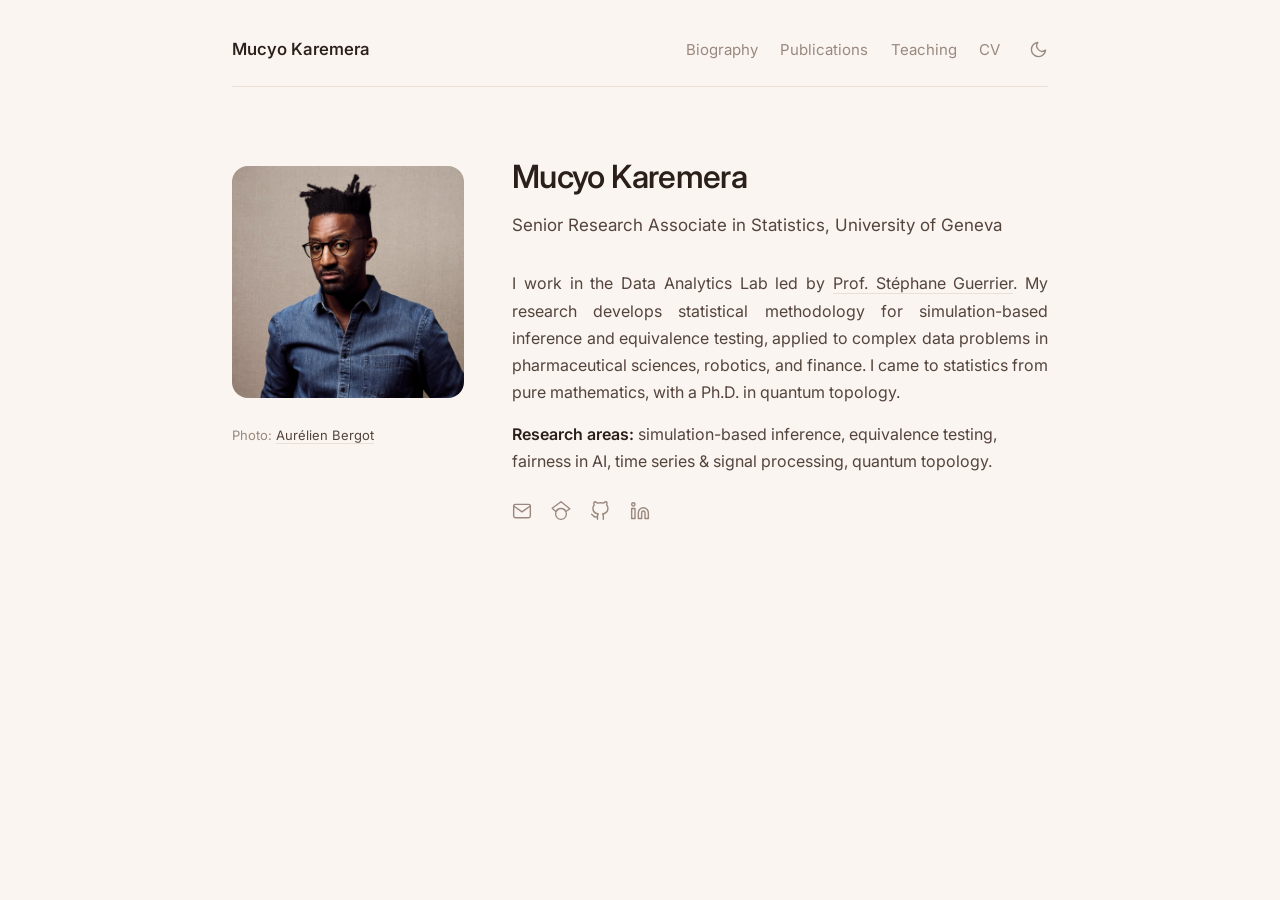
==== index.html @ a3232525 "Personal academic website Static pages generated by build.py: home, biography, publications, teachin" ====
<!DOCTYPE html>
<html lang="en">
<head>
<meta charset="utf-8">
<meta name="viewport" content="width=device-width, initial-scale=1">
<title>Mucyo Karemera</title>
<meta name="description" content="Mucyo Karemera, Senior Research Associate in Statistics, University of Geneva.">
<link rel="preconnect" href="https://fonts.googleapis.com">
<link rel="preconnect" href="https://fonts.gstatic.com" crossorigin>
<link href="https://fonts.googleapis.com/css2?family=Inter:wght@300;400;500;600&display=swap" rel="stylesheet">
<link rel="stylesheet" href="assets/style.css">
<script>try{var t=localStorage.getItem("theme");if(t)document.documentElement.dataset.theme=t}catch(e){}</script>
<script src="assets/theme.js" defer></script>
</head>
<body>
<div class="wrap"><header class="top"><a class="name" href="index.html">Mucyo Karemera</a><nav><a href="biography.html">Biography</a><a href="publications.html">Publications</a><a href="teaching.html">Teaching</a><a href="assets/Mucyo_Karemera_CV.pdf" target="_blank" rel="noopener">CV</a><button class="theme-toggle" type="button" title="Light / dark mode" aria-label="Toggle dark mode"><svg class="moon" viewBox="0 0 24 24" fill="none" stroke="currentColor" stroke-width="1.7" stroke-linecap="round" stroke-linejoin="round"><path d="M21 12.8A9 9 0 1 1 11.2 3a7 7 0 0 0 9.8 9.8z"/></svg><svg class="sun" viewBox="0 0 24 24" fill="none" stroke="currentColor" stroke-width="1.7" stroke-linecap="round" stroke-linejoin="round"><circle cx="12" cy="12" r="4"/><path d="M12 2v2M12 20v2M4.9 4.9l1.4 1.4M17.7 17.7l1.4 1.4M2 12h2M20 12h2M4.9 19.1l1.4-1.4M17.7 6.3l1.4-1.4"/></svg></button></nav></header><div class="home"><div class="hero"><figure class="photo"><img src="assets/portrait_carre.jpg" alt="Mucyo Karemera"><figcaption>Photo: <a href="https://www.aurelienbergot.com/">Aurélien Bergot</a></figcaption></figure><div class="txt"><h1>Mucyo Karemera</h1><p class="role">Senior Research Associate in Statistics, University of Geneva</p><p class="bio">I work in the Data Analytics Lab led by <a href="https://stephaneguerrier.com/">Prof. Stéphane Guerrier</a>. My research develops statistical methodology for simulation-based inference and equivalence testing, applied to complex data problems in pharmaceutical sciences, robotics, and finance. I came to statistics from pure mathematics, with a Ph.D. in quantum topology.</p><p class="bio"><b>Research areas:</b> simulation-based inference, equivalence testing, fairness in AI, time series &amp; signal processing, quantum topology.</p><div class="icons"><a href="mailto:Mucyo.Karemera@unige.ch" title="Email"><svg viewBox="0 0 24 24" fill="none" stroke="currentColor" stroke-width="1.7" stroke-linecap="round" stroke-linejoin="round"><rect x="2" y="4" width="20" height="16" rx="2"/><polyline points="22,6 12,13 2,6"/></svg></a><a href="https://scholar.google.com/citations?hl=en&user=Ib6k-fgAAAAJ" title="Google Scholar"><svg viewBox="0 0 24 26" fill="none" stroke="currentColor" stroke-width="1.7" stroke-linecap="round" stroke-linejoin="round"><path d="M5.242 13.769L0.5 9.5 12 1l11.5 9-5.242 3.769C17.548 11.249 14.978 9.5 12 9.5c-2.977 0-5.548 1.748-6.758 4.269zM12 10a7 7 0 1 0 0 14 7 7 0 0 0 0-14z"/></svg></a><a href="https://github.com/mucyok" title="GitHub"><svg viewBox="0 0 24 24" fill="none" stroke="currentColor" stroke-width="1.7" stroke-linecap="round" stroke-linejoin="round"><path d="M9 19c-5 1.5-5-2.5-7-3m14 6v-3.87a3.37 3.37 0 0 0-.94-2.61c3.14-.35 6.44-1.54 6.44-7A5.44 5.44 0 0 0 20 4.77 5.07 5.07 0 0 0 19.91 1S18.73.65 16 2.48a13.38 13.38 0 0 0-7 0C6.27.65 5.09 1 5.09 1A5.07 5.07 0 0 0 5 4.77a5.44 5.44 0 0 0-1.5 3.78c0 5.42 3.3 6.61 6.44 7A3.37 3.37 0 0 0 9 18.13V22"/></svg></a><a href="https://www.linkedin.com/in/mucyo-karemera-80ab60377/" title="LinkedIn"><svg viewBox="0 0 24 24" fill="none" stroke="currentColor" stroke-width="1.7" stroke-linecap="round" stroke-linejoin="round"><path d="M16 8a6 6 0 0 1 6 6v7h-4v-7a2 2 0 0 0-2-2 2 2 0 0 0-2 2v7h-4v-7a6 6 0 0 1 6-6z"/><rect x="2" y="9" width="4" height="12"/><circle cx="4" cy="4" r="2"/></svg></a></div></div></div></div></div>
</body>
</html>
---- assets/style.css ----
/* Mise en page sobre (essai A), tons chauds (essai B), accents ocre ponctuels. */

:root {
  --bg: #faf5f1;        /* crème chaud */
  --ink: #2b1f1a;       /* brun presque noir : titres */
  --text: #54443c;      /* texte courant */
  --muted: #9a887e;     /* dates, mentions secondaires */
  --line: #eadfd6;      /* filets */
  --accent: #3e5a86;    /* bleu denim de la chemise, à doser */
  --card: #fff;         /* fond des étiquettes */
  color-scheme: light;
}

/* Mode nuit : mêmes teintes, inversées (brun très sombre, crème, denim éclairci) */
@media (prefers-color-scheme: dark) {
  :root:not([data-theme="light"]) {
    --bg: #1b1714; --ink: #f1e8e0; --text: #c9bab0; --muted: #8e7f75;
    --line: #342b25; --accent: #8ea8d2; --card: #241e1a; color-scheme: dark;
  }
}
:root[data-theme="dark"] {
  --bg: #1b1714; --ink: #f1e8e0; --text: #c9bab0; --muted: #8e7f75;
  --line: #342b25; --accent: #8ea8d2; --card: #241e1a; color-scheme: dark;
}

* { box-sizing: border-box; }

body {
  margin: 0;
  background: var(--bg);
  color: var(--text);
  font: 16px/1.7 Inter, system-ui, -apple-system, sans-serif;
  -webkit-font-smoothing: antialiased;
}

a { color: inherit; text-decoration: none; border-bottom: 1px solid var(--line); transition: color .2s, border-color .2s; }
a:hover { color: var(--accent); border-color: var(--accent); }

ul { list-style: none; padding: 0; margin: 0; }

.wrap { max-width: 54rem; margin: 0 auto; padding: 0 1.5rem; }

/* ---------- Icônes ---------- */

.icons { display: flex; gap: 1.2rem; }
.icons a { border: 0; color: var(--muted); }
.icons a:hover { color: var(--accent); }
.icons svg { width: 20px; height: 20px; display: block; }

/* ---------- Accueil ---------- */

.home { padding-block: 4.5rem 4rem; }
.hero { display: flex; flex-wrap: wrap; align-items: flex-start; gap: 3rem; }
.hero img {
  width: 14.5rem; max-width: 100%; aspect-ratio: 1 / 1;
  object-fit: cover; object-position: 50% 20%;
  border-radius: 1rem;
}
.hero .photo { margin: .425rem 0 0; width: 14.5rem; max-width: 100%; }  /* haut aligné sur les majuscules du nom */
.hero .photo img { width: 100%; display: block; }
.hero figcaption { margin-top: 1.6rem;  /* ligne de base alignée sur « Research areas » */ font-size: 13px; color: var(--muted); }
.hero figcaption a { color: var(--text); }
.hero figcaption a:hover { color: var(--accent); }
.hero .txt { flex: 1; min-width: 16rem; }
.hero h1 { margin: 0; color: var(--ink); font-weight: 560; font-size: 2rem; letter-spacing: -.02em; line-height: 1.15; }
.hero .role { margin: .95rem 0 0; font-size: 17px; }
.hero .bio { margin: 1.9rem 0 0; max-width: 36rem; }
.hero .bio + .bio { margin-top: .9rem; }
.hero .bio b { color: var(--ink); font-weight: 600; }
.hero .icons { margin-top: 1.6rem; }
.hero nav { display: flex; flex-wrap: wrap; gap: .4rem 1.6rem; margin-top: 1.6rem; padding-top: 1.3rem; border-top: 1px solid var(--line); font-size: 15px; }
.hero nav a { border: 0; color: var(--text); }
.hero nav a:hover { color: var(--accent); }

/* ---------- En-tête des pages intérieures ---------- */

.top { display: flex; flex-wrap: wrap; justify-content: space-between; align-items: baseline; gap: .6rem 2rem; padding-block: 2.2rem 1.4rem; border-bottom: 1px solid var(--line); }
.top .name { border: 0; color: var(--ink); font-weight: 560; font-size: 1.05rem; }
.top .name:hover { color: var(--accent); }
.top nav { display: flex; flex-wrap: wrap; gap: .3rem 1.4rem; font-size: 15px; }
.top nav a { border: 0; color: var(--muted); }
.top nav a:hover { color: var(--accent); }
.top nav a.on { color: var(--accent); }

main { padding-block: 4rem 6rem; }
main h1 { margin: 0 0 2.5rem; color: var(--ink); font-weight: 500; font-size: 1.9rem; letter-spacing: -.01em; }
main h2 { margin: 3rem 0 .9rem; color: var(--accent); font-weight: 500; font-size: .78rem; text-transform: uppercase; letter-spacing: .12em; }
main h2:first-of-type { margin-top: 0; }
main p { margin: 0 0 1rem; max-width: 42rem; }

/* Recherche */
.areas li { margin-bottom: 1rem; max-width: 42rem; }
.areas b { color: var(--ink); font-weight: 600; }

/* Centres d'intérêt */
.tags { display: flex; flex-wrap: wrap; gap: .55rem; }
.tags li { border: 1px solid var(--line); background: var(--card); border-radius: 999px; padding: .3rem .95rem; font-size: 15px; color: var(--ink); }

/* Parcours */
.cv li { display: grid; grid-template-columns: 8rem 1fr; gap: 1.5rem; padding: .75rem 0; border-bottom: 1px solid var(--line); }
.cv-when { color: var(--muted); font-size: 14px; padding-top: .1rem; }
.cv b { color: var(--ink); font-weight: 500; }

/* Publications */
.pubs li { display: flex; flex-direction: column; margin-bottom: 1.3rem; }
.pub-t { color: var(--ink); }
.pub-a, .pub-v { font-size: 14px; }
.pub-v { color: var(--muted); }
.pubs strong { color: var(--ink); font-weight: 600; }

/* Logiciels */
.soft li { padding: 1.1rem 0; border-bottom: 1px solid var(--line); }
.soft li p { margin: .25rem 0 0; }
code { font: 500 15px ui-monospace, Menlo, monospace; color: var(--ink); }
.soft-tag { font-size: 12.5px; color: var(--muted); margin-left: .5rem; }

footer { padding-block: 0 3rem; font-size: 13px; color: var(--muted); }

@media (max-width: 40rem) {
  .hero { gap: 2rem; }
  .hero .photo { width: 100%; }
  .hero figcaption { margin-top: .6rem; }  /* empilé : rien à aligner */
  .cv li { grid-template-columns: 1fr; gap: .1rem; }
}
main p + h2 { margin-top: 2.5rem !important; }

/* Enseignement */
.teach li { display: grid; grid-template-columns: 8rem 1fr; gap: 1.5rem; padding: 1.4rem 0; border-bottom: 1px solid var(--line); }
.teach-t { color: var(--ink); font-weight: 500; }
.teach-t a { border-color: var(--line); }
.teach-lang { color: var(--muted); font-weight: 400; font-size: 14px; }
.teach-l { color: var(--muted); font-size: 14px; margin-top: .1rem; }
.teach li p { margin: .5rem 0; }
.teach-w { font-size: 14px; }
.teach-w a { white-space: nowrap; }  /* pas de coupure dans les noms */
@media (max-width: 40rem) { .teach li { grid-template-columns: 1fr; gap: .2rem; } }

/* Bouton clair / sombre */
.theme-toggle { border: 0; background: none; padding: 0; color: var(--muted); cursor: pointer; display: inline-flex; }
.theme-toggle:hover { color: var(--accent); }
.theme-toggle svg { width: 19px; height: 19px; display: block; }
.theme-toggle .sun { display: none; }
:root[data-theme="dark"] .theme-toggle .sun { display: block; }
:root[data-theme="dark"] .theme-toggle .moon { display: none; }
@media (prefers-color-scheme: dark) {
  :root:not([data-theme="light"]) .theme-toggle .sun { display: block; }
  :root:not([data-theme="light"]) .theme-toggle .moon { display: none; }
}
.top .theme-toggle { margin-left: .4rem; align-self: center; }

/* Biographie : deux colonnes */
.bio-cols { display: grid; grid-template-columns: 1.35fr 1fr; gap: 3.5rem; }
.bio-cols h2 { margin-top: 0 !important; }
.cv2 li { display: flex; flex-direction: column; padding: .9rem 0; border-bottom: 1px solid var(--line); }
.cv2 li:first-child { padding-top: 0; }
.cv2 .cv-when { font-size: 13.5px; }
.cv2 b { color: var(--ink); font-weight: 500; margin: .1rem 0; }
@media (max-width: 44rem) { .bio-cols { grid-template-columns: 1fr; gap: 2.5rem; } }

/* Texte justifié (paragraphes seulement) */
@media (min-width: 40rem) {
  .hero .bio, main p { text-align: justify; hyphens: auto; -webkit-hyphens: auto; hyphenate-limit-chars: 9 4 4; }
  .hero .bio + .bio { text-align: left; hyphens: manual; -webkit-hyphens: manual; }  /* mots longs insécables : blancs trop grands si justifié */
}
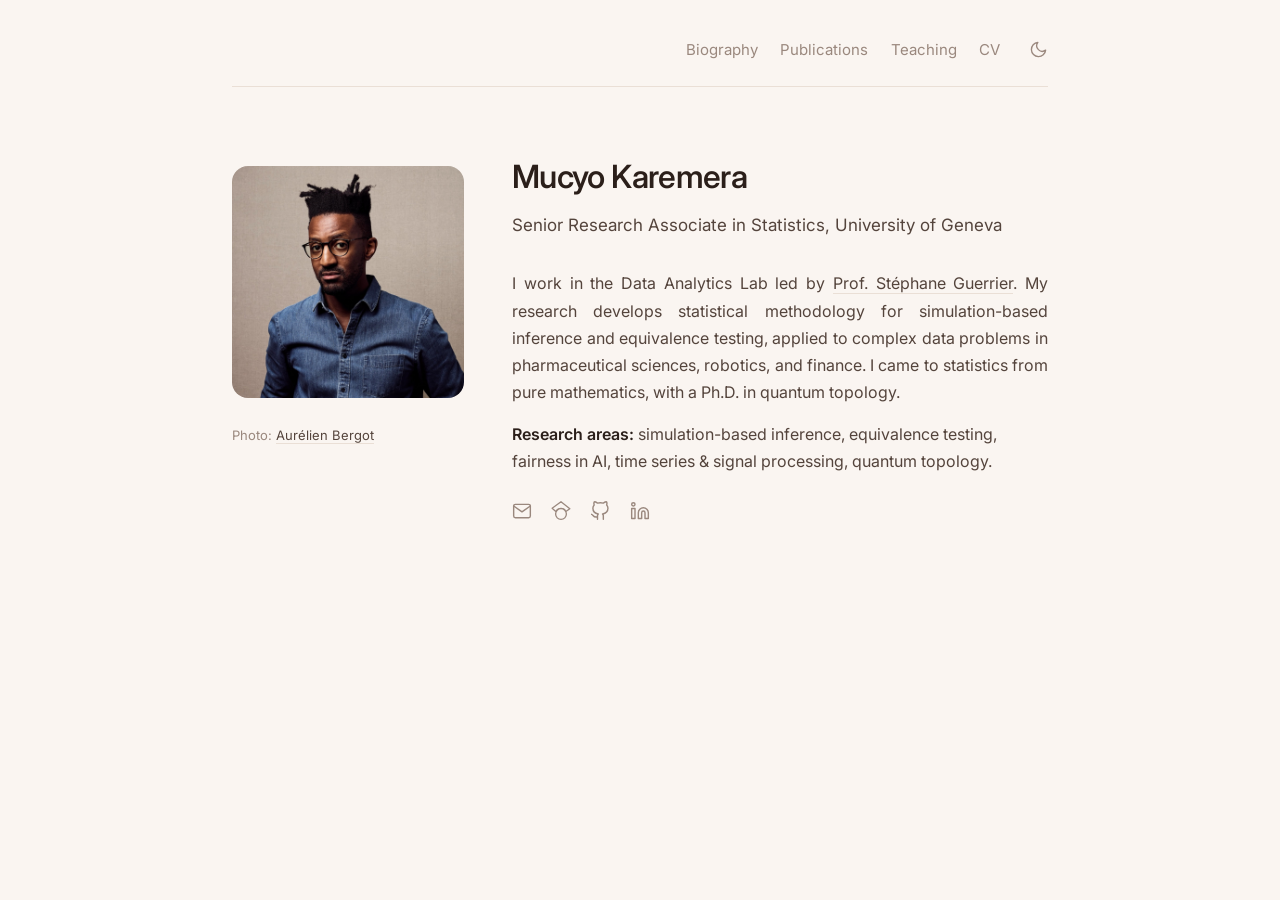
==== commit eba00cf7: "Homepage header without the name The name already opens the page in large type. On desktop an invisi" ====
--- a/index.html
+++ b/index.html
@@ -8,11 +8,14 @@
 <link rel="preconnect" href="https://fonts.googleapis.com">
 <link rel="preconnect" href="https://fonts.gstatic.com" crossorigin>
 <link href="https://fonts.googleapis.com/css2?family=Inter:wght@300;400;500;600&display=swap" rel="stylesheet">
+<link rel="icon" type="image/png" sizes="32x32" href="assets/favicon-32.png">
+<link rel="icon" type="image/png" sizes="64x64" href="assets/favicon-64.png">
+<link rel="apple-touch-icon" href="assets/apple-touch-icon.png">
 <link rel="stylesheet" href="assets/style.css">
-<script>try{var t=localStorage.getItem("theme");if(t)document.documentElement.dataset.theme=t}catch(e){}</script>
+<script>try{localStorage.removeItem("theme");var t=sessionStorage.getItem("theme");if(t)document.documentElement.dataset.theme=t}catch(e){}</script>
 <script src="assets/theme.js" defer></script>
 </head>
 <body>
-<div class="wrap"><header class="top"><a class="name" href="index.html">Mucyo Karemera</a><nav><a href="biography.html">Biography</a><a href="publications.html">Publications</a><a href="teaching.html">Teaching</a><a href="assets/Mucyo_Karemera_CV.pdf" target="_blank" rel="noopener">CV</a><button class="theme-toggle" type="button" title="Light / dark mode" aria-label="Toggle dark mode"><svg class="moon" viewBox="0 0 24 24" fill="none" stroke="currentColor" stroke-width="1.7" stroke-linecap="round" stroke-linejoin="round"><path d="M21 12.8A9 9 0 1 1 11.2 3a7 7 0 0 0 9.8 9.8z"/></svg><svg class="sun" viewBox="0 0 24 24" fill="none" stroke="currentColor" stroke-width="1.7" stroke-linecap="round" stroke-linejoin="round"><circle cx="12" cy="12" r="4"/><path d="M12 2v2M12 20v2M4.9 4.9l1.4 1.4M17.7 17.7l1.4 1.4M2 12h2M20 12h2M4.9 19.1l1.4-1.4M17.7 6.3l1.4-1.4"/></svg></button></nav></header><div class="home"><div class="hero"><figure class="photo"><img src="assets/portrait_carre.jpg" alt="Mucyo Karemera"><figcaption>Photo: <a href="https://www.aurelienbergot.com/">Aurélien Bergot</a></figcaption></figure><div class="txt"><h1>Mucyo Karemera</h1><p class="role">Senior Research Associate in Statistics, University of Geneva</p><p class="bio">I work in the Data Analytics Lab led by <a href="https://stephaneguerrier.com/">Prof. Stéphane Guerrier</a>. My research develops statistical methodology for simulation-based inference and equivalence testing, applied to complex data problems in pharmaceutical sciences, robotics, and finance. I came to statistics from pure mathematics, with a Ph.D. in quantum topology.</p><p class="bio"><b>Research areas:</b> simulation-based inference, equivalence testing, fairness in AI, time series &amp; signal processing, quantum topology.</p><div class="icons"><a href="mailto:Mucyo.Karemera@unige.ch" title="Email"><svg viewBox="0 0 24 24" fill="none" stroke="currentColor" stroke-width="1.7" stroke-linecap="round" stroke-linejoin="round"><rect x="2" y="4" width="20" height="16" rx="2"/><polyline points="22,6 12,13 2,6"/></svg></a><a href="https://scholar.google.com/citations?hl=en&user=Ib6k-fgAAAAJ" title="Google Scholar"><svg viewBox="0 0 24 26" fill="none" stroke="currentColor" stroke-width="1.7" stroke-linecap="round" stroke-linejoin="round"><path d="M5.242 13.769L0.5 9.5 12 1l11.5 9-5.242 3.769C17.548 11.249 14.978 9.5 12 9.5c-2.977 0-5.548 1.748-6.758 4.269zM12 10a7 7 0 1 0 0 14 7 7 0 0 0 0-14z"/></svg></a><a href="https://github.com/mucyok" title="GitHub"><svg viewBox="0 0 24 24" fill="none" stroke="currentColor" stroke-width="1.7" stroke-linecap="round" stroke-linejoin="round"><path d="M9 19c-5 1.5-5-2.5-7-3m14 6v-3.87a3.37 3.37 0 0 0-.94-2.61c3.14-.35 6.44-1.54 6.44-7A5.44 5.44 0 0 0 20 4.77 5.07 5.07 0 0 0 19.91 1S18.73.65 16 2.48a13.38 13.38 0 0 0-7 0C6.27.65 5.09 1 5.09 1A5.07 5.07 0 0 0 5 4.77a5.44 5.44 0 0 0-1.5 3.78c0 5.42 3.3 6.61 6.44 7A3.37 3.37 0 0 0 9 18.13V22"/></svg></a><a href="https://www.linkedin.com/in/mucyo-karemera-80ab60377/" title="LinkedIn"><svg viewBox="0 0 24 24" fill="none" stroke="currentColor" stroke-width="1.7" stroke-linecap="round" stroke-linejoin="round"><path d="M16 8a6 6 0 0 1 6 6v7h-4v-7a2 2 0 0 0-2-2 2 2 0 0 0-2 2v7h-4v-7a6 6 0 0 1 6-6z"/><rect x="2" y="9" width="4" height="12"/><circle cx="4" cy="4" r="2"/></svg></a></div></div></div></div></div>
+<div class="wrap"><header class="top top-home"><span class="name name-ghost" aria-hidden="true">Mucyo Karemera</span><nav><a href="biography.html">Biography</a><a href="publications.html">Publications</a><a href="teaching.html">Teaching</a><a href="assets/Mucyo_Karemera_CV.pdf" target="_blank" rel="noopener">CV</a><button class="theme-toggle" type="button" title="Light / dark mode" aria-label="Toggle dark mode"><svg class="moon" viewBox="0 0 24 24" fill="none" stroke="currentColor" stroke-width="1.7" stroke-linecap="round" stroke-linejoin="round"><path d="M21 12.8A9 9 0 1 1 11.2 3a7 7 0 0 0 9.8 9.8z"/></svg><svg class="sun" viewBox="0 0 24 24" fill="none" stroke="currentColor" stroke-width="1.7" stroke-linecap="round" stroke-linejoin="round"><circle cx="12" cy="12" r="4"/><path d="M12 2v2M12 20v2M4.9 4.9l1.4 1.4M17.7 17.7l1.4 1.4M2 12h2M20 12h2M4.9 19.1l1.4-1.4M17.7 6.3l1.4-1.4"/></svg></button></nav></header><div class="home"><div class="hero"><figure class="photo"><img src="assets/portrait_carre.jpg" alt="Mucyo Karemera"><figcaption>Photo: <a href="https://www.aurelienbergot.com/">Aurélien Bergot</a></figcaption></figure><div class="txt"><h1>Mucyo Karemera</h1><p class="role">Senior Research Associate in Statistics, University of Geneva</p><p class="bio">I work in the Data Analytics Lab led by <a href="https://stephaneguerrier.com/">Prof. Stéphane Guerrier</a>. My research develops statistical methodology for simulation-based inference and equivalence testing, applied to complex data problems in pharmaceutical sciences, robotics, and finance. I came to statistics from pure mathematics, with a Ph.D. in quantum topology.</p><p class="bio"><b>Research areas:</b> simulation-based inference, equivalence testing, fairness in AI, time series &amp; signal processing, quantum topology.</p><div class="icons"><a href="mailto:Mucyo.Karemera@unige.ch" title="Email"><svg viewBox="0 0 24 24" fill="none" stroke="currentColor" stroke-width="1.7" stroke-linecap="round" stroke-linejoin="round"><rect x="2" y="4" width="20" height="16" rx="2"/><polyline points="22,6 12,13 2,6"/></svg></a><a href="https://scholar.google.com/citations?hl=en&user=Ib6k-fgAAAAJ" title="Google Scholar"><svg viewBox="0 0 24 26" fill="none" stroke="currentColor" stroke-width="1.7" stroke-linecap="round" stroke-linejoin="round"><path d="M5.242 13.769L0.5 9.5 12 1l11.5 9-5.242 3.769C17.548 11.249 14.978 9.5 12 9.5c-2.977 0-5.548 1.748-6.758 4.269zM12 10a7 7 0 1 0 0 14 7 7 0 0 0 0-14z"/></svg></a><a href="https://github.com/mucyok" title="GitHub"><svg viewBox="0 0 24 24" fill="none" stroke="currentColor" stroke-width="1.7" stroke-linecap="round" stroke-linejoin="round"><path d="M9 19c-5 1.5-5-2.5-7-3m14 6v-3.87a3.37 3.37 0 0 0-.94-2.61c3.14-.35 6.44-1.54 6.44-7A5.44 5.44 0 0 0 20 4.77 5.07 5.07 0 0 0 19.91 1S18.73.65 16 2.48a13.38 13.38 0 0 0-7 0C6.27.65 5.09 1 5.09 1A5.07 5.07 0 0 0 5 4.77a5.44 5.44 0 0 0-1.5 3.78c0 5.42 3.3 6.61 6.44 7A3.37 3.37 0 0 0 9 18.13V22"/></svg></a><a href="https://www.linkedin.com/in/mucyo-karemera-80ab60377/" title="LinkedIn"><svg viewBox="0 0 24 24" fill="none" stroke="currentColor" stroke-width="1.7" stroke-linecap="round" stroke-linejoin="round"><path d="M16 8a6 6 0 0 1 6 6v7h-4v-7a2 2 0 0 0-2-2 2 2 0 0 0-2 2v7h-4v-7a6 6 0 0 1 6-6z"/><rect x="2" y="9" width="4" height="12"/><circle cx="4" cy="4" r="2"/></svg></a></div></div></div></div></div>
 </body>
 </html>
--- a/assets/style.css
+++ b/assets/style.css
@@ -162,3 +162,18 @@
   .hero .bio, main p { text-align: justify; hyphens: auto; -webkit-hyphens: auto; hyphenate-limit-chars: 9 4 4; }
   .hero .bio + .bio { text-align: left; hyphens: manual; -webkit-hyphens: manual; }  /* mots longs insécables : blancs trop grands si justifié */
 }
+
+/* Petits téléphones : menu resserré pour que le bouton jour/nuit reste sur la ligne.
+   Seuil = largeur où le menu normal ne tient plus (environ 402 px) */
+@media (max-width: 25.25rem) {
+  .top nav { gap: .3rem .9rem; font-size: 14px; }
+  .top .theme-toggle { margin-left: .1rem; }
+}
+
+/* Accueil : menu seul, à droite (à gauche sur téléphone, comme sur les autres pages) */
+.top-home .name-ghost { visibility: hidden; }
+@media (max-width: 40rem) {
+  .top-home { padding-block: 1.6rem 1.1rem; }
+  .top-home .name-ghost { display: none; }
+  .home { padding-block: 2rem 3rem; }
+}
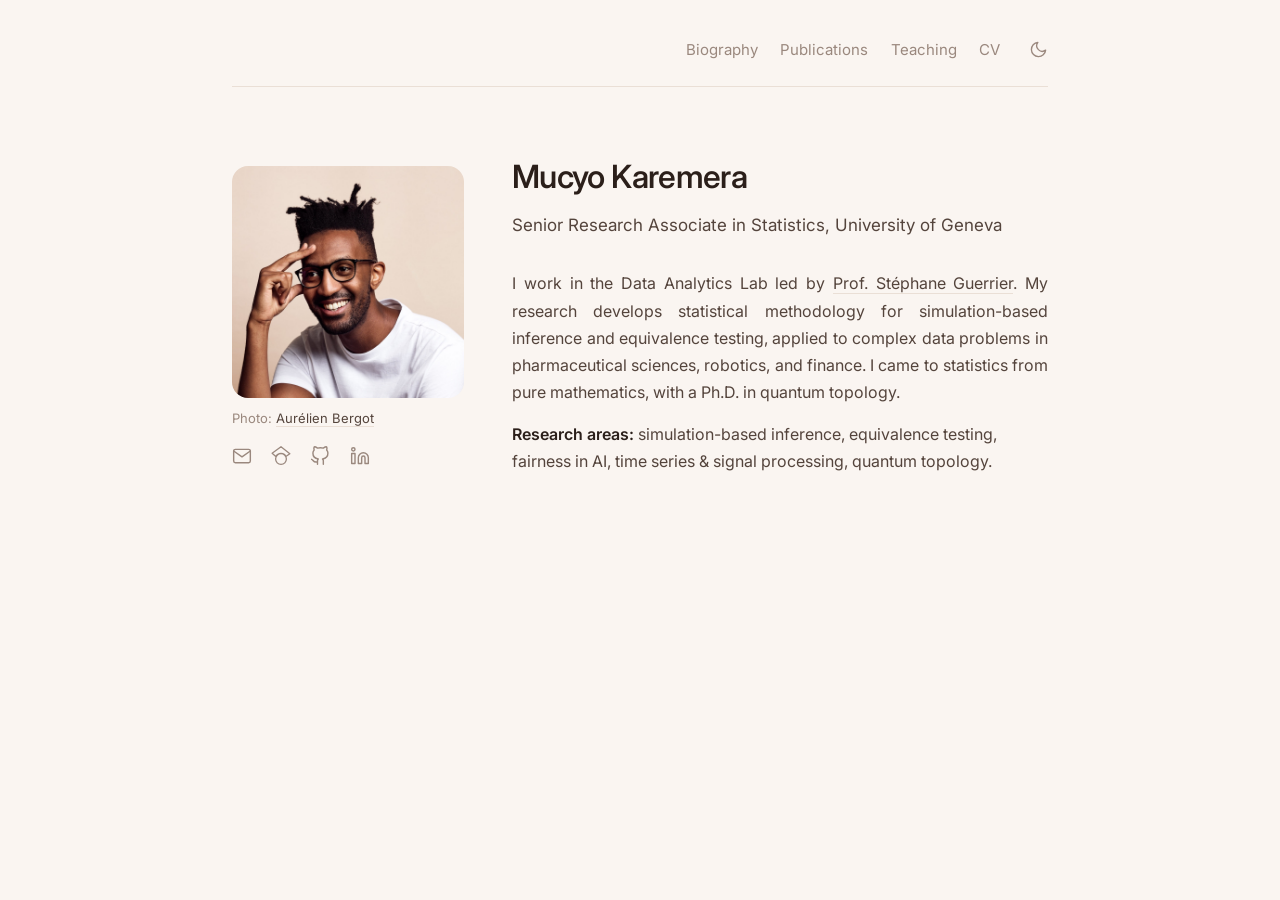
==== commit bd677aea: "Homepage: contact icons under the photo credit The credit sits close to the photo; the icons follow " ====
--- a/index.html
+++ b/index.html
@@ -14,8 +14,13 @@
 <link rel="stylesheet" href="assets/style.css">
 <script>try{localStorage.removeItem("theme");var t=sessionStorage.getItem("theme");if(t)document.documentElement.dataset.theme=t}catch(e){}</script>
 <script src="assets/theme.js" defer></script>
+<script>/* Pas de transition entre deux pages intérieures (seulement vers ou depuis l'accueil) */
+addEventListener("pagereveal",function(e){if(!e.viewTransition||!window.navigation||!navigation.activation)return;
+var a=navigation.activation,f=a.from&&a.from.url,t=a.entry&&a.entry.url;
+function home(u){var p=new URL(u).pathname;return p.endsWith("/")||p.endsWith("/index.html")}
+if(f&&t&&!home(f)&&!home(t))e.viewTransition.skipTransition()});</script>
 </head>
 <body>
-<div class="wrap"><header class="top top-home"><span class="name name-ghost" aria-hidden="true">Mucyo Karemera</span><nav><a href="biography.html">Biography</a><a href="publications.html">Publications</a><a href="teaching.html">Teaching</a><a href="assets/Mucyo_Karemera_CV.pdf" target="_blank" rel="noopener">CV</a><button class="theme-toggle" type="button" title="Light / dark mode" aria-label="Toggle dark mode"><svg class="moon" viewBox="0 0 24 24" fill="none" stroke="currentColor" stroke-width="1.7" stroke-linecap="round" stroke-linejoin="round"><path d="M21 12.8A9 9 0 1 1 11.2 3a7 7 0 0 0 9.8 9.8z"/></svg><svg class="sun" viewBox="0 0 24 24" fill="none" stroke="currentColor" stroke-width="1.7" stroke-linecap="round" stroke-linejoin="round"><circle cx="12" cy="12" r="4"/><path d="M12 2v2M12 20v2M4.9 4.9l1.4 1.4M17.7 17.7l1.4 1.4M2 12h2M20 12h2M4.9 19.1l1.4-1.4M17.7 6.3l1.4-1.4"/></svg></button></nav></header><div class="home"><div class="hero"><figure class="photo"><img src="assets/portrait_carre.jpg" alt="Mucyo Karemera"><figcaption>Photo: <a href="https://www.aurelienbergot.com/">Aurélien Bergot</a></figcaption></figure><div class="txt"><h1>Mucyo Karemera</h1><p class="role">Senior Research Associate in Statistics, University of Geneva</p><p class="bio">I work in the Data Analytics Lab led by <a href="https://stephaneguerrier.com/">Prof. Stéphane Guerrier</a>. My research develops statistical methodology for simulation-based inference and equivalence testing, applied to complex data problems in pharmaceutical sciences, robotics, and finance. I came to statistics from pure mathematics, with a Ph.D. in quantum topology.</p><p class="bio"><b>Research areas:</b> simulation-based inference, equivalence testing, fairness in AI, time series &amp; signal processing, quantum topology.</p><div class="icons"><a href="mailto:Mucyo.Karemera@unige.ch" title="Email"><svg viewBox="0 0 24 24" fill="none" stroke="currentColor" stroke-width="1.7" stroke-linecap="round" stroke-linejoin="round"><rect x="2" y="4" width="20" height="16" rx="2"/><polyline points="22,6 12,13 2,6"/></svg></a><a href="https://scholar.google.com/citations?hl=en&user=Ib6k-fgAAAAJ" title="Google Scholar"><svg viewBox="0 0 24 26" fill="none" stroke="currentColor" stroke-width="1.7" stroke-linecap="round" stroke-linejoin="round"><path d="M5.242 13.769L0.5 9.5 12 1l11.5 9-5.242 3.769C17.548 11.249 14.978 9.5 12 9.5c-2.977 0-5.548 1.748-6.758 4.269zM12 10a7 7 0 1 0 0 14 7 7 0 0 0 0-14z"/></svg></a><a href="https://github.com/mucyok" title="GitHub"><svg viewBox="0 0 24 24" fill="none" stroke="currentColor" stroke-width="1.7" stroke-linecap="round" stroke-linejoin="round"><path d="M9 19c-5 1.5-5-2.5-7-3m14 6v-3.87a3.37 3.37 0 0 0-.94-2.61c3.14-.35 6.44-1.54 6.44-7A5.44 5.44 0 0 0 20 4.77 5.07 5.07 0 0 0 19.91 1S18.73.65 16 2.48a13.38 13.38 0 0 0-7 0C6.27.65 5.09 1 5.09 1A5.07 5.07 0 0 0 5 4.77a5.44 5.44 0 0 0-1.5 3.78c0 5.42 3.3 6.61 6.44 7A3.37 3.37 0 0 0 9 18.13V22"/></svg></a><a href="https://www.linkedin.com/in/mucyo-karemera-80ab60377/" title="LinkedIn"><svg viewBox="0 0 24 24" fill="none" stroke="currentColor" stroke-width="1.7" stroke-linecap="round" stroke-linejoin="round"><path d="M16 8a6 6 0 0 1 6 6v7h-4v-7a2 2 0 0 0-2-2 2 2 0 0 0-2 2v7h-4v-7a6 6 0 0 1 6-6z"/><rect x="2" y="9" width="4" height="12"/><circle cx="4" cy="4" r="2"/></svg></a></div></div></div></div></div>
+<div class="wrap"><header class="top top-home"><span class="name name-ghost" aria-hidden="true">Mucyo Karemera</span><nav><a href="biography.html">Biography</a><a href="publications.html">Publications</a><a href="teaching.html">Teaching</a><a href="assets/Mucyo_Karemera_CV.pdf" target="_blank" rel="noopener">CV</a><button class="theme-toggle" type="button" title="Light / dark mode" aria-label="Toggle dark mode"><svg class="moon" viewBox="0 0 24 24" fill="none" stroke="currentColor" stroke-width="1.7" stroke-linecap="round" stroke-linejoin="round"><path d="M21 12.8A9 9 0 1 1 11.2 3a7 7 0 0 0 9.8 9.8z"/></svg><svg class="sun" viewBox="0 0 24 24" fill="none" stroke="currentColor" stroke-width="1.7" stroke-linecap="round" stroke-linejoin="round"><circle cx="12" cy="12" r="4"/><path d="M12 2v2M12 20v2M4.9 4.9l1.4 1.4M17.7 17.7l1.4 1.4M2 12h2M20 12h2M4.9 19.1l1.4-1.4M17.7 6.3l1.4-1.4"/></svg></button></nav></header><div class="home"><div class="hero"><div class="side"><figure class="photo"><img src="assets/portrait_carre.jpg" alt="Mucyo Karemera"><figcaption>Photo: <a href="https://www.aurelienbergot.com/">Aurélien Bergot</a></figcaption></figure><div class="icons"><a href="mailto:Mucyo.Karemera@unige.ch" title="Email"><svg viewBox="0 0 24 24" fill="none" stroke="currentColor" stroke-width="1.7" stroke-linecap="round" stroke-linejoin="round"><rect x="2" y="4" width="20" height="16" rx="2"/><polyline points="22,6 12,13 2,6"/></svg></a><a href="https://scholar.google.com/citations?hl=en&user=Ib6k-fgAAAAJ" title="Google Scholar"><svg viewBox="0 0 24 26" fill="none" stroke="currentColor" stroke-width="1.7" stroke-linecap="round" stroke-linejoin="round"><path d="M5.242 13.769L0.5 9.5 12 1l11.5 9-5.242 3.769C17.548 11.249 14.978 9.5 12 9.5c-2.977 0-5.548 1.748-6.758 4.269zM12 10a7 7 0 1 0 0 14 7 7 0 0 0 0-14z"/></svg></a><a href="https://github.com/mucyok" title="GitHub"><svg viewBox="0 0 24 24" fill="none" stroke="currentColor" stroke-width="1.7" stroke-linecap="round" stroke-linejoin="round"><path d="M9 19c-5 1.5-5-2.5-7-3m14 6v-3.87a3.37 3.37 0 0 0-.94-2.61c3.14-.35 6.44-1.54 6.44-7A5.44 5.44 0 0 0 20 4.77 5.07 5.07 0 0 0 19.91 1S18.73.65 16 2.48a13.38 13.38 0 0 0-7 0C6.27.65 5.09 1 5.09 1A5.07 5.07 0 0 0 5 4.77a5.44 5.44 0 0 0-1.5 3.78c0 5.42 3.3 6.61 6.44 7A3.37 3.37 0 0 0 9 18.13V22"/></svg></a><a href="https://www.linkedin.com/in/mucyo-karemera-80ab60377/" title="LinkedIn"><svg viewBox="0 0 24 24" fill="none" stroke="currentColor" stroke-width="1.7" stroke-linecap="round" stroke-linejoin="round"><path d="M16 8a6 6 0 0 1 6 6v7h-4v-7a2 2 0 0 0-2-2 2 2 0 0 0-2 2v7h-4v-7a6 6 0 0 1 6-6z"/><rect x="2" y="9" width="4" height="12"/><circle cx="4" cy="4" r="2"/></svg></a></div></div><div class="txt"><h1>Mucyo Karemera</h1><p class="role">Senior Research Associate in Statistics, University of Geneva</p><p class="bio">I work in the Data Analytics Lab led by <a href="https://stephaneguerrier.com/">Prof. Stéphane Guerrier</a>. My research develops statistical methodology for simulation-based inference and equivalence testing, applied to complex data problems in pharmaceutical sciences, robotics, and finance. I came to statistics from pure mathematics, with a Ph.D. in quantum topology.</p><p class="bio"><b>Research areas:</b> simulation-based inference, equivalence testing, fairness in AI, time series &amp; signal processing, quantum topology.</p></div></div></div></div>
 </body>
 </html>
--- a/assets/style.css
+++ b/assets/style.css
@@ -56,9 +56,10 @@
   object-fit: cover; object-position: 50% 20%;
   border-radius: 1rem;
 }
-.hero .photo { margin: .425rem 0 0; width: 14.5rem; max-width: 100%; }  /* haut aligné sur les majuscules du nom */
+.hero .side { margin-top: .425rem; width: 14.5rem; max-width: 100%; }  /* haut de la photo aligné sur les majuscules du nom */
+.hero .photo { margin: 0; width: 100%; }
 .hero .photo img { width: 100%; display: block; }
-.hero figcaption { margin-top: 1.6rem;  /* ligne de base alignée sur « Research areas » */ font-size: 13px; color: var(--muted); }
+.hero figcaption { margin-top: .55rem; font-size: 13px; color: var(--muted); }
 .hero figcaption a { color: var(--text); }
 .hero figcaption a:hover { color: var(--accent); }
 .hero .txt { flex: 1; min-width: 16rem; }
@@ -67,7 +68,7 @@
 .hero .bio { margin: 1.9rem 0 0; max-width: 36rem; }
 .hero .bio + .bio { margin-top: .9rem; }
 .hero .bio b { color: var(--ink); font-weight: 600; }
-.hero .icons { margin-top: 1.6rem; }
+.hero .side .icons { margin-top: 1.1rem; }  /* bas des icônes aligné sur la dernière ligne de « Research areas » */
 .hero nav { display: flex; flex-wrap: wrap; gap: .4rem 1.6rem; margin-top: 1.6rem; padding-top: 1.3rem; border-top: 1px solid var(--line); font-size: 15px; }
 .hero nav a { border: 0; color: var(--text); }
 .hero nav a:hover { color: var(--accent); }
@@ -82,8 +83,8 @@
 .top nav a:hover { color: var(--accent); }
 .top nav a.on { color: var(--accent); }
 
-main { padding-block: 4rem 6rem; }
-main h1 { margin: 0 0 2.5rem; color: var(--ink); font-weight: 500; font-size: 1.9rem; letter-spacing: -.01em; }
+main { padding-block: 2.75rem 6rem; }
+main h1 { margin: 0 0 1.5rem; color: var(--ink); font-weight: 500; font-size: 1.9rem; letter-spacing: -.01em; }
 main h2 { margin: 3rem 0 .9rem; color: var(--accent); font-weight: 500; font-size: .78rem; text-transform: uppercase; letter-spacing: .12em; }
 main h2:first-of-type { margin-top: 0; }
 main p { margin: 0 0 1rem; max-width: 42rem; }
@@ -118,8 +119,8 @@
 
 @media (max-width: 40rem) {
   .hero { gap: 2rem; }
-  .hero .photo { width: 100%; }
-  .hero figcaption { margin-top: .6rem; }  /* empilé : rien à aligner */
+  .hero .side { width: 100%; margin-top: 0; }
+  .hero .side .icons { margin-top: 1rem; }  /* empilé : icônes juste sous le crédit */
   .cv li { grid-template-columns: 1fr; gap: .1rem; }
 }
 main p + h2 { margin-top: 2.5rem !important; }
@@ -177,3 +178,15 @@
   .top-home .name-ghost { display: none; }
   .home { padding-block: 2rem 3rem; }
 }
+
+/* ---------- Transition entre pages (View Transitions, navigateurs récents) ----------
+   Le grand nom de l'accueil et le petit nom de l'en-tête sont le même élément :
+   le navigateur anime le passage de l'un à l'autre. Ailleurs, simple fondu. */
+@view-transition { navigation: auto; }
+.hero h1 { width: fit-content; view-transition-name: site-name; }
+.top a.name { view-transition-name: site-name; }
+::view-transition-group(site-name) { animation-duration: .45s; animation-timing-function: cubic-bezier(.2, .7, .2, 1); }
+::view-transition-old(root), ::view-transition-new(root) { animation-duration: .3s; }
+@media (prefers-reduced-motion: reduce) {
+  @view-transition { navigation: none; }
+}
